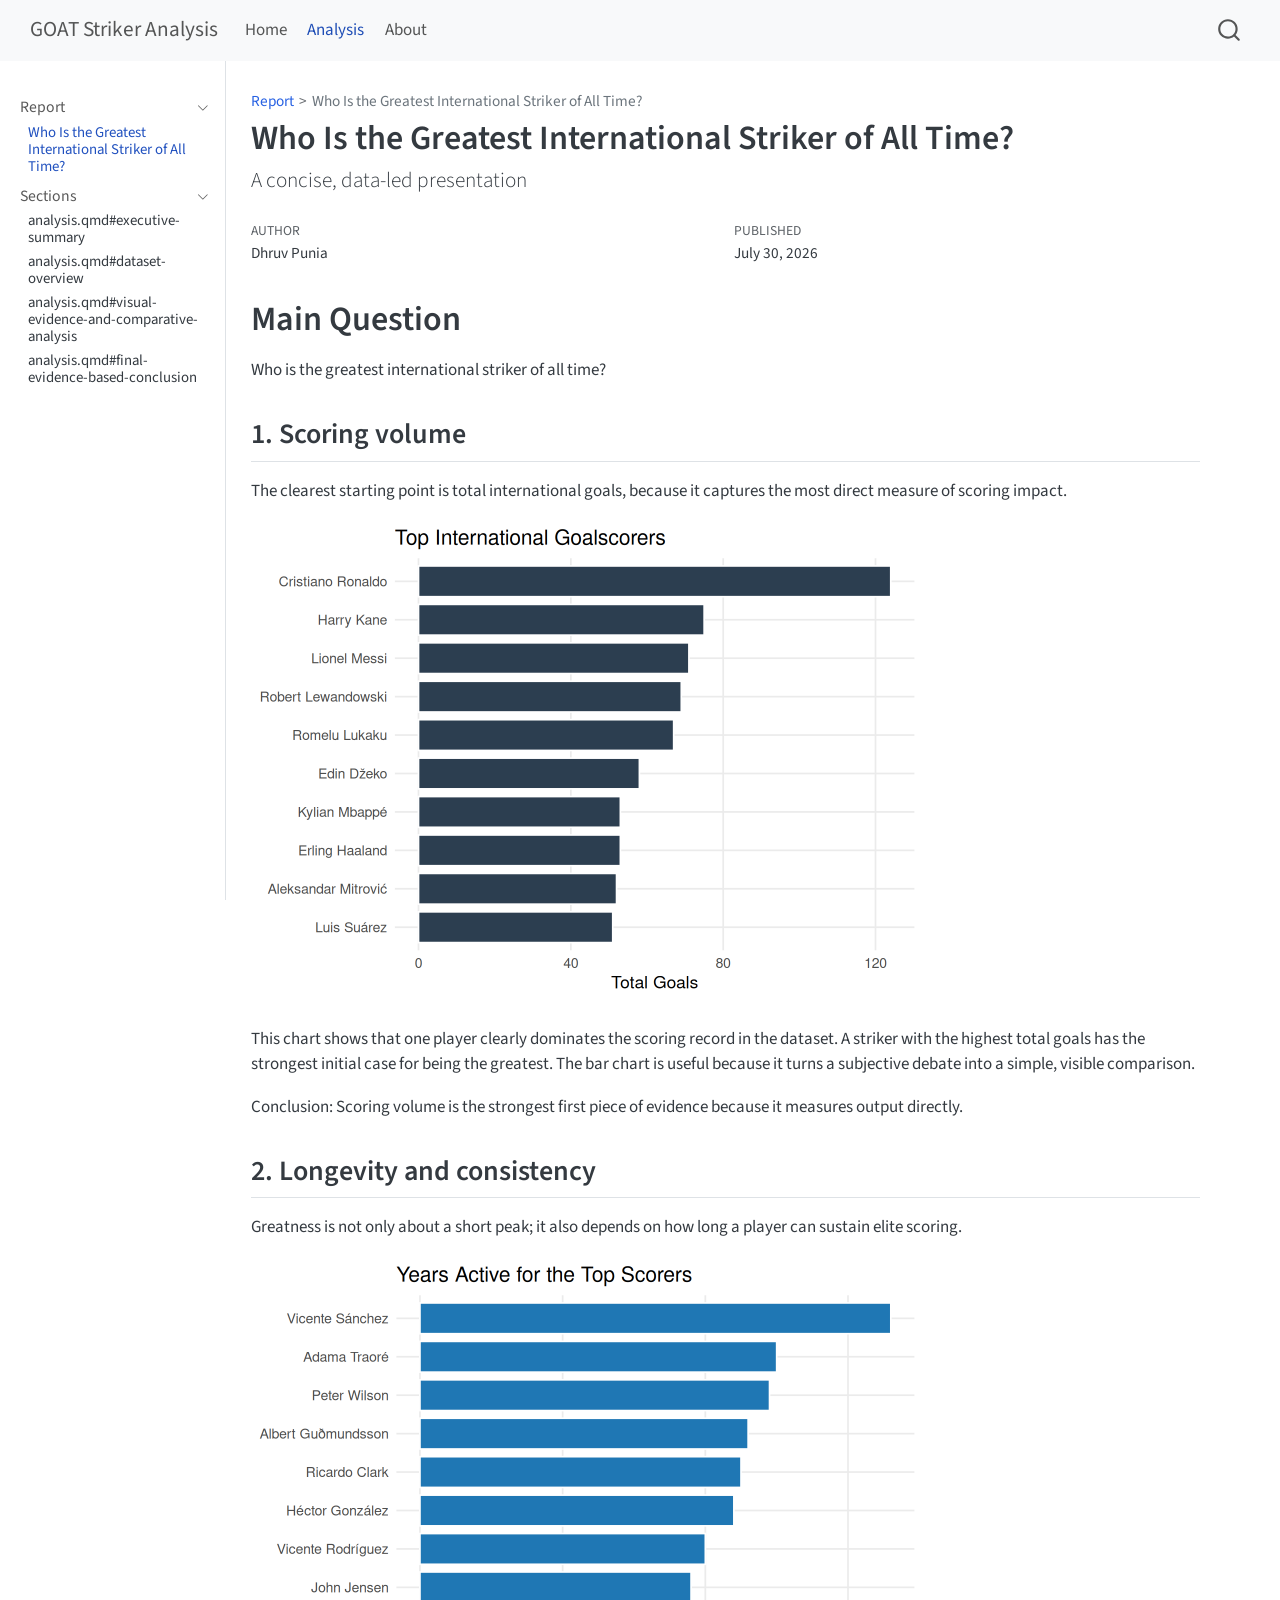
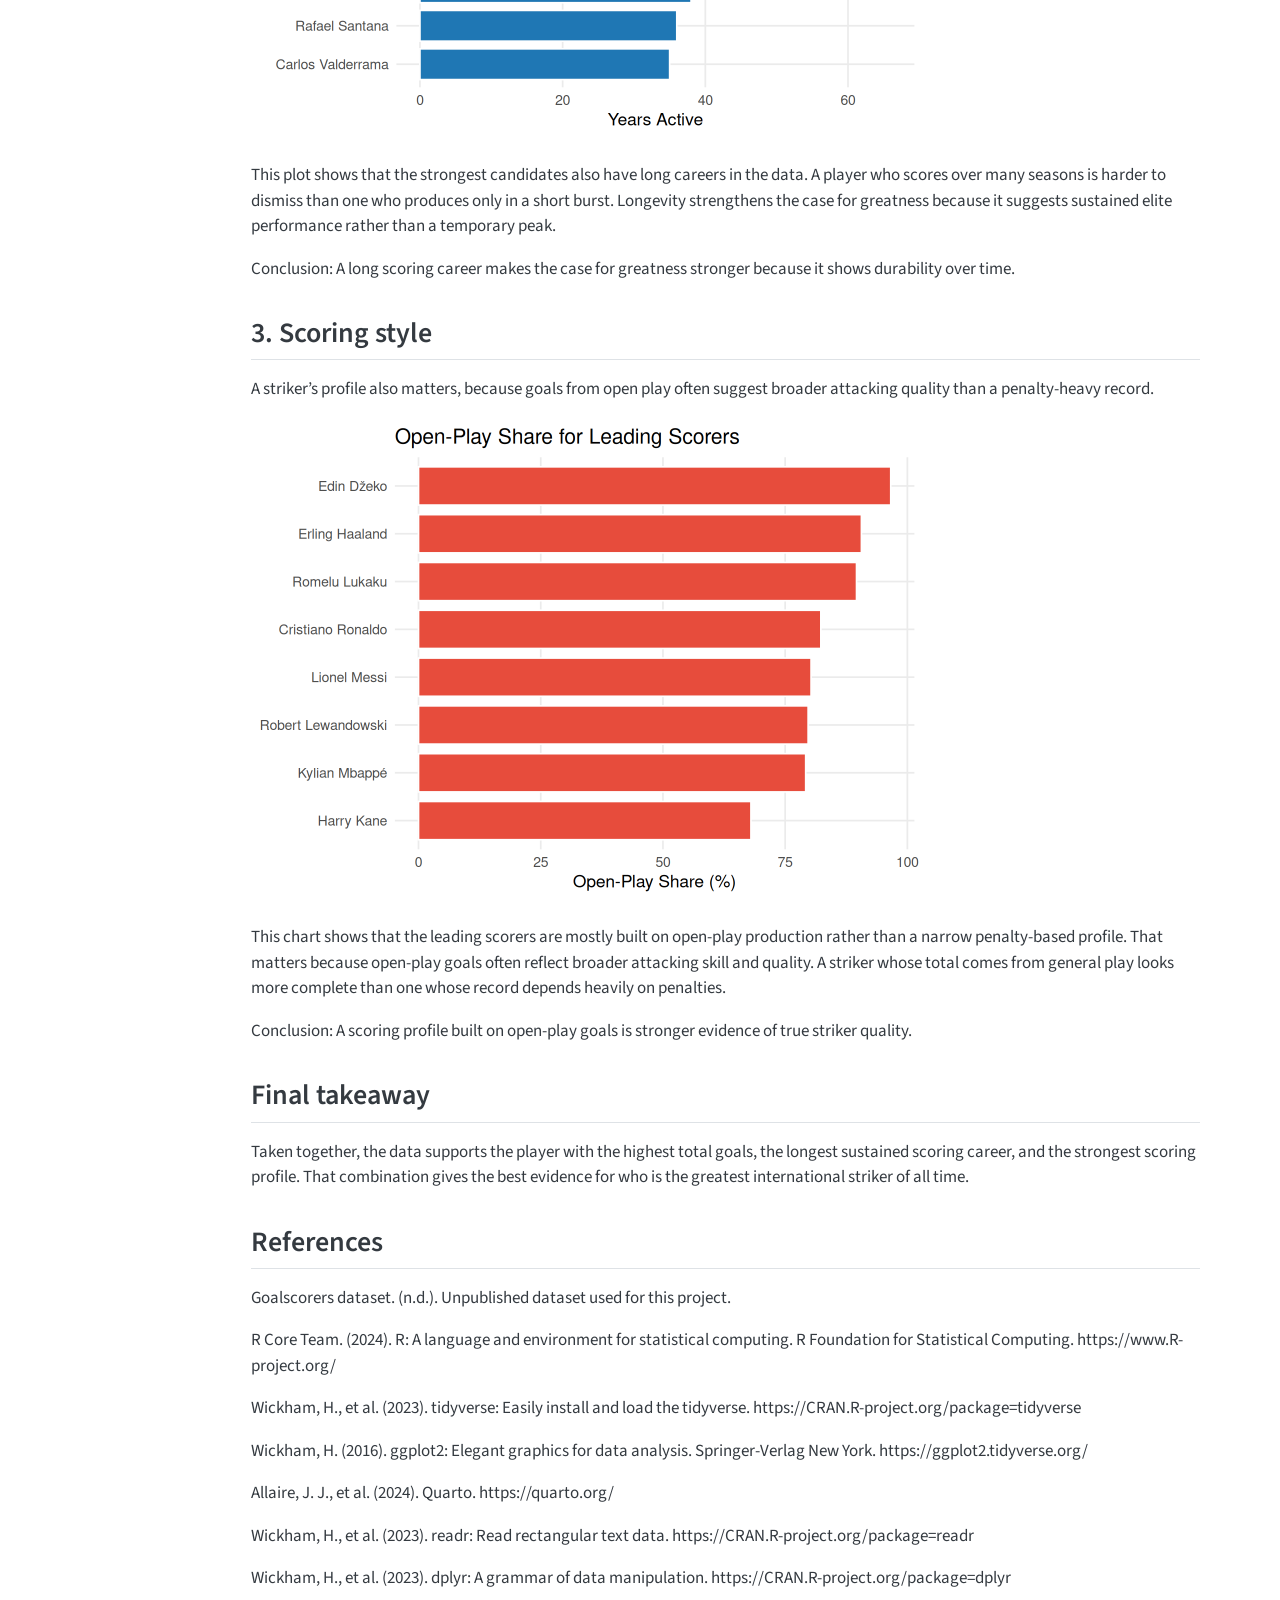
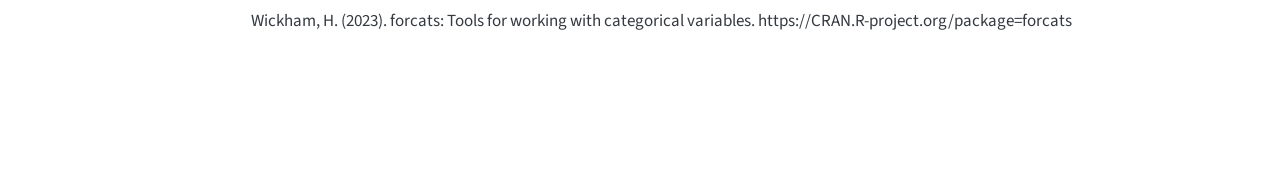
==== docs/index.html @ b7f88a70 "Updating the files and committing the changes to the repository." ====
<html xmlns="http://www.w3.org/1999/xhtml">    
  <head>      
    <title>Redirect to analysis.html</title>      
    <meta http-equiv="refresh" content="0;URL='analysis.html'" />    
  </head>    
  <body> 
  </body>  
</html>
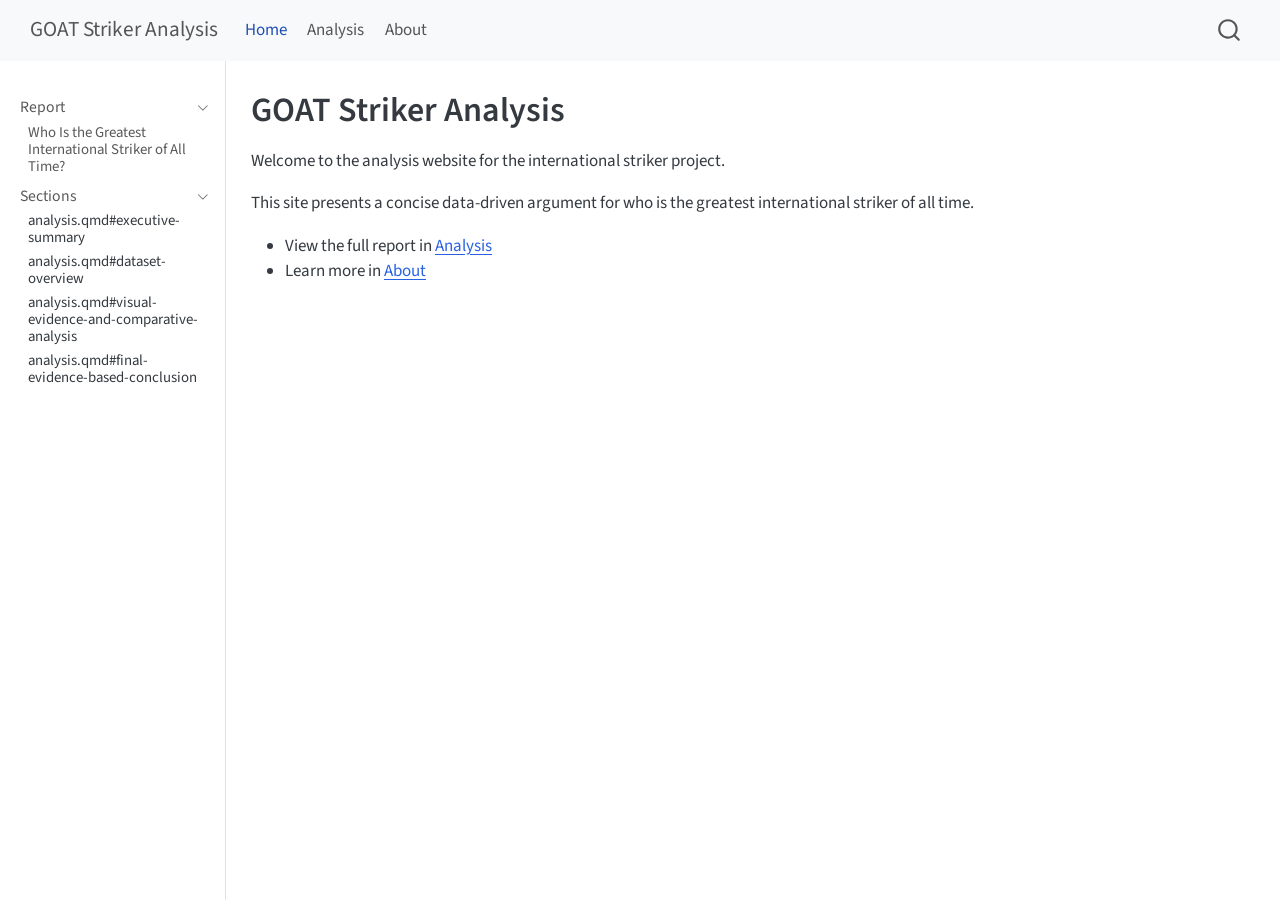
==== commit cff00b37: "Updating the files" ====
--- a/docs/index.html
+++ b/docs/index.html
@@ -1,8 +1,612 @@
-<html xmlns="http://www.w3.org/1999/xhtml">    
-  <head>      
-    <title>Redirect to analysis.html</title>      
-    <meta http-equiv="refresh" content="0;URL='analysis.html'" />    
-  </head>    
-  <body> 
-  </body>  
-</html>     
+<!DOCTYPE html>
+<html xmlns="http://www.w3.org/1999/xhtml" lang="en" xml:lang="en"><head>
+
+<meta charset="utf-8">
+<meta name="generator" content="quarto-1.9.38">
+
+<meta name="viewport" content="width=device-width, initial-scale=1.0, user-scalable=yes">
+
+
+<title>GOAT Striker Analysis</title>
+<style>
+/* Default styles provided by pandoc.
+** See https://pandoc.org/MANUAL.html#variables-for-html for config info.
+*/
+code{white-space: pre-wrap;}
+span.smallcaps{font-variant: small-caps;}
+div.columns{display: flex; gap: min(4vw, 1.5em);}
+div.column{flex: auto; overflow-x: auto;}
+div.hanging-indent{margin-left: 1.5em; text-indent: -1.5em;}
+ul.task-list{list-style: none;}
+ul.task-list li input[type="checkbox"] {
+  width: 0.8em;
+  margin: 0 0.8em 0.2em -1em; /* quarto-specific, see https://github.com/quarto-dev/quarto-cli/issues/4556 */ 
+  vertical-align: middle;
+}
+</style>
+
+
+<script src="site_libs/quarto-nav/quarto-nav.js"></script>
+<script src="site_libs/quarto-nav/headroom.min.js"></script>
+<script src="site_libs/clipboard/clipboard.min.js"></script>
+<script src="site_libs/quarto-search/autocomplete.umd.js"></script>
+<script src="site_libs/quarto-search/fuse.min.js"></script>
+<script src="site_libs/quarto-search/quarto-search.js"></script>
+<meta name="quarto:offset" content="./">
+<script src="site_libs/quarto-html/quarto.js" type="module"></script>
+<script src="site_libs/quarto-html/tabsets/tabsets.js" type="module"></script>
+<script src="site_libs/quarto-html/popper.min.js"></script>
+<script src="site_libs/quarto-html/tippy.umd.min.js"></script>
+<script src="site_libs/quarto-html/anchor.min.js"></script>
+<link href="site_libs/quarto-html/tippy.css" rel="stylesheet">
+<link href="site_libs/quarto-html/quarto-syntax-highlighting-15634bcf2e68342d4ad2dfa704d543f6.css" rel="stylesheet" id="quarto-text-highlighting-styles">
+<script src="site_libs/bootstrap/bootstrap.min.js"></script>
+<link href="site_libs/bootstrap/bootstrap-icons.css" rel="stylesheet">
+<link href="site_libs/bootstrap/bootstrap-1c49ef25152d617399b36c7d2b288fe5.min.css" rel="stylesheet" append-hash="true" id="quarto-bootstrap" data-mode="light">
+<script id="quarto-search-options" type="application/json">{
+  "location": "navbar",
+  "copy-button": false,
+  "collapse-after": 3,
+  "panel-placement": "end",
+  "type": "overlay",
+  "limit": 50,
+  "keyboard-shortcut": [
+    "f",
+    "/",
+    "s"
+  ],
+  "show-item-context": false,
+  "language": {
+    "search-no-results-text": "No results",
+    "search-matching-documents-text": "matching documents",
+    "search-copy-link-title": "Copy link to search",
+    "search-hide-matches-text": "Hide additional matches",
+    "search-more-match-text": "more match in this document",
+    "search-more-matches-text": "more matches in this document",
+    "search-clear-button-title": "Clear",
+    "search-text-placeholder": "",
+    "search-detached-cancel-button-title": "Cancel",
+    "search-submit-button-title": "Submit",
+    "search-label": "Search"
+  }
+}</script>
+
+
+</head>
+
+<body class="nav-sidebar docked nav-fixed fullcontent quarto-light">
+
+<div id="quarto-search-results"></div>
+  <header id="quarto-header" class="headroom fixed-top">
+    <nav class="navbar navbar-expand-lg " data-bs-theme="dark">
+      <div class="navbar-container container-fluid">
+      <div class="navbar-brand-container mx-auto">
+    <a class="navbar-brand" href="./index.html">
+    <span class="navbar-title">GOAT Striker Analysis</span>
+    </a>
+  </div>
+            <div id="quarto-search" class="" title="Search"></div>
+          <button class="navbar-toggler" type="button" data-bs-toggle="collapse" data-bs-target="#navbarCollapse" aria-controls="navbarCollapse" role="menu" aria-expanded="false" aria-label="Toggle navigation" onclick="if (window.quartoToggleHeadroom) { window.quartoToggleHeadroom(); }">
+  <span class="navbar-toggler-icon"></span>
+</button>
+          <div class="collapse navbar-collapse" id="navbarCollapse">
+            <ul class="navbar-nav navbar-nav-scroll me-auto">
+  <li class="nav-item">
+    <a class="nav-link active" href="./index.html" aria-current="page"> 
+<span class="menu-text">Home</span></a>
+  </li>  
+  <li class="nav-item">
+    <a class="nav-link" href="./analysis.html"> 
+<span class="menu-text">Analysis</span></a>
+  </li>  
+  <li class="nav-item">
+    <a class="nav-link" href="./about.html"> 
+<span class="menu-text">About</span></a>
+  </li>  
+</ul>
+          </div> <!-- /navcollapse -->
+            <div class="quarto-navbar-tools">
+</div>
+      </div> <!-- /container-fluid -->
+    </nav>
+  <nav class="quarto-secondary-nav">
+    <div class="container-fluid d-flex">
+      <button type="button" class="quarto-btn-toggle btn" data-bs-toggle="collapse" role="button" data-bs-target=".quarto-sidebar-collapse-item" aria-controls="quarto-sidebar" aria-expanded="false" aria-label="Toggle sidebar navigation" onclick="if (window.quartoToggleHeadroom) { window.quartoToggleHeadroom(); }">
+        <i class="bi bi-layout-text-sidebar-reverse"></i>
+      </button>
+        <nav class="quarto-page-breadcrumbs" aria-label="breadcrumb"><ol class="breadcrumb"><li class="breadcrumb-item">GOAT Striker Analysis</li></ol></nav>
+        <a class="flex-grow-1" role="navigation" data-bs-toggle="collapse" data-bs-target=".quarto-sidebar-collapse-item" aria-controls="quarto-sidebar" aria-expanded="false" aria-label="Toggle sidebar navigation" onclick="if (window.quartoToggleHeadroom) { window.quartoToggleHeadroom(); }">      
+        </a>
+    </div>
+  </nav>
+</header>
+<!-- content -->
+<div id="quarto-content" class="quarto-container page-columns page-rows-contents page-layout-article page-navbar">
+<!-- sidebar -->
+  <nav id="quarto-sidebar" class="sidebar collapse collapse-horizontal quarto-sidebar-collapse-item sidebar-navigation docked overflow-auto">
+    <div class="sidebar-menu-container"> 
+    <ul class="list-unstyled mt-1">
+        <li class="sidebar-item sidebar-item-section">
+      <div class="sidebar-item-container"> 
+            <a class="sidebar-item-text sidebar-link text-start" data-bs-toggle="collapse" data-bs-target="#quarto-sidebar-section-1" role="navigation" aria-expanded="true">
+ <span class="menu-text">Report</span></a>
+          <a class="sidebar-item-toggle text-start" data-bs-toggle="collapse" data-bs-target="#quarto-sidebar-section-1" role="navigation" aria-expanded="true" aria-label="Toggle section">
+            <i class="bi bi-chevron-right ms-2"></i>
+          </a> 
+      </div>
+      <ul id="quarto-sidebar-section-1" class="collapse list-unstyled sidebar-section depth1 show">  
+          <li class="sidebar-item">
+  <div class="sidebar-item-container"> 
+  <a href="./analysis.html" class="sidebar-item-text sidebar-link">
+ <span class="menu-text">Who Is the Greatest International Striker of All Time?</span></a>
+  </div>
+</li>
+      </ul>
+  </li>
+        <li class="sidebar-item sidebar-item-section">
+      <div class="sidebar-item-container"> 
+            <a class="sidebar-item-text sidebar-link text-start" data-bs-toggle="collapse" data-bs-target="#quarto-sidebar-section-2" role="navigation" aria-expanded="true">
+ <span class="menu-text">Sections</span></a>
+          <a class="sidebar-item-toggle text-start" data-bs-toggle="collapse" data-bs-target="#quarto-sidebar-section-2" role="navigation" aria-expanded="true" aria-label="Toggle section">
+            <i class="bi bi-chevron-right ms-2"></i>
+          </a> 
+      </div>
+      <ul id="quarto-sidebar-section-2" class="collapse list-unstyled sidebar-section depth1 show">  
+          <li class="sidebar-item">
+ <span class="menu-text">analysis.qmd#executive-summary</span>
+  </li>
+          <li class="sidebar-item">
+ <span class="menu-text">analysis.qmd#dataset-overview</span>
+  </li>
+          <li class="sidebar-item">
+ <span class="menu-text">analysis.qmd#visual-evidence-and-comparative-analysis</span>
+  </li>
+          <li class="sidebar-item">
+ <span class="menu-text">analysis.qmd#final-evidence-based-conclusion</span>
+  </li>
+      </ul>
+  </li>
+    </ul>
+    </div>
+</nav>
+<div id="quarto-sidebar-glass" class="quarto-sidebar-collapse-item" data-bs-toggle="collapse" data-bs-target=".quarto-sidebar-collapse-item"></div>
+<!-- margin-sidebar -->
+    
+<!-- main -->
+<main class="content" id="quarto-document-content">
+
+<header id="title-block-header" class="quarto-title-block default">
+<div class="quarto-title">
+<h1 class="title">GOAT Striker Analysis</h1>
+</div>
+
+
+
+<div class="quarto-title-meta">
+
+    
+  
+    
+  </div>
+  
+
+
+</header>
+
+
+<p>Welcome to the analysis website for the international striker project.</p>
+<p>This site presents a concise data-driven argument for who is the greatest international striker of all time.</p>
+<ul>
+<li>View the full report in <a href="./analysis.html">Analysis</a></li>
+<li>Learn more in <a href="./about.html">About</a></li>
+</ul>
+
+
+
+</main> <!-- /main -->
+<script id="quarto-html-after-body" type="application/javascript">
+  window.document.addEventListener("DOMContentLoaded", function (event) {
+    const icon = "";
+    const anchorJS = new window.AnchorJS();
+    anchorJS.options = {
+      placement: 'right',
+      icon: icon
+    };
+    anchorJS.add('.anchored');
+    const isCodeAnnotation = (el) => {
+      for (const clz of el.classList) {
+        if (clz.startsWith('code-annotation-')) {                     
+          return true;
+        }
+      }
+      return false;
+    }
+    const onCopySuccess = function(e) {
+      // button target
+      const button = e.trigger;
+      // don't keep focus
+      button.blur();
+      // flash "checked"
+      button.classList.add('code-copy-button-checked');
+      var currentTitle = button.getAttribute("title");
+      button.setAttribute("title", "Copied!");
+      let tooltip;
+      if (window.bootstrap) {
+        button.setAttribute("data-bs-toggle", "tooltip");
+        button.setAttribute("data-bs-placement", "left");
+        button.setAttribute("data-bs-title", "Copied!");
+        tooltip = new bootstrap.Tooltip(button, 
+          { trigger: "manual", 
+            customClass: "code-copy-button-tooltip",
+            offset: [0, -8]});
+        tooltip.show();    
+      }
+      setTimeout(function() {
+        if (tooltip) {
+          tooltip.hide();
+          button.removeAttribute("data-bs-title");
+          button.removeAttribute("data-bs-toggle");
+          button.removeAttribute("data-bs-placement");
+        }
+        button.setAttribute("title", currentTitle);
+        button.classList.remove('code-copy-button-checked');
+      }, 1000);
+      // clear code selection
+      e.clearSelection();
+    }
+    const getTextToCopy = function(trigger) {
+      const outerScaffold = trigger.parentElement.cloneNode(true);
+      const codeEl = outerScaffold.querySelector('code');
+      for (const childEl of codeEl.children) {
+        if (isCodeAnnotation(childEl)) {
+          childEl.remove();
+        }
+      }
+      return codeEl.innerText;
+    }
+    const clipboard = new window.ClipboardJS('.code-copy-button:not([data-in-quarto-modal])', {
+      text: getTextToCopy
+    });
+    clipboard.on('success', onCopySuccess);
+    if (window.document.getElementById('quarto-embedded-source-code-modal')) {
+      const clipboardModal = new window.ClipboardJS('.code-copy-button[data-in-quarto-modal]', {
+        text: getTextToCopy,
+        container: window.document.getElementById('quarto-embedded-source-code-modal')
+      });
+      clipboardModal.on('success', onCopySuccess);
+    }
+      var localhostRegex = new RegExp(/^(?:http|https):\/\/localhost\:?[0-9]*\//);
+      var mailtoRegex = new RegExp(/^mailto:/);
+        var filterRegex = new RegExp('/' + window.location.host + '/');
+      var isInternal = (href) => {
+          return filterRegex.test(href) || localhostRegex.test(href) || mailtoRegex.test(href);
+      }
+      // Inspect non-navigation links and adorn them if external
+     var links = window.document.querySelectorAll('a[href]:not(.nav-link):not(.navbar-brand):not(.toc-action):not(.sidebar-link):not(.sidebar-item-toggle):not(.pagination-link):not(.no-external):not([aria-hidden]):not(.dropdown-item):not(.quarto-navigation-tool):not(.about-link)');
+      for (var i=0; i<links.length; i++) {
+        const link = links[i];
+        if (!isInternal(link.href)) {
+          // undo the damage that might have been done by quarto-nav.js in the case of
+          // links that we want to consider external
+          if (link.dataset.originalHref !== undefined) {
+            link.href = link.dataset.originalHref;
+          }
+        }
+      }
+    function tippyHover(el, contentFn, onTriggerFn, onUntriggerFn) {
+      const config = {
+        allowHTML: true,
+        maxWidth: 500,
+        delay: 100,
+        arrow: false,
+        appendTo: function(el) {
+            return el.parentElement;
+        },
+        interactive: true,
+        interactiveBorder: 10,
+        theme: 'quarto',
+        placement: 'bottom-start',
+      };
+      if (contentFn) {
+        config.content = contentFn;
+      }
+      if (onTriggerFn) {
+        config.onTrigger = onTriggerFn;
+      }
+      if (onUntriggerFn) {
+        config.onUntrigger = onUntriggerFn;
+      }
+      window.tippy(el, config); 
+    }
+    const noterefs = window.document.querySelectorAll('a[role="doc-noteref"]');
+    for (var i=0; i<noterefs.length; i++) {
+      const ref = noterefs[i];
+      tippyHover(ref, function() {
+        // use id or data attribute instead here
+        let href = ref.getAttribute('data-footnote-href') || ref.getAttribute('href');
+        try { href = new URL(href).hash; } catch {}
+        const id = href.replace(/^#\/?/, "");
+        const note = window.document.getElementById(id);
+        if (note) {
+          return note.innerHTML;
+        } else {
+          return "";
+        }
+      });
+    }
+    const xrefs = window.document.querySelectorAll('a.quarto-xref');
+    const processXRef = (id, note) => {
+      // Strip column container classes
+      const stripColumnClz = (el) => {
+        el.classList.remove("page-full", "page-columns");
+        if (el.children) {
+          for (const child of el.children) {
+            stripColumnClz(child);
+          }
+        }
+      }
+      stripColumnClz(note)
+      if (id === null || id.startsWith('sec-')) {
+        // Special case sections, only their first couple elements
+        const container = document.createElement("div");
+        if (note.children && note.children.length > 2) {
+          container.appendChild(note.children[0].cloneNode(true));
+          for (let i = 1; i < note.children.length; i++) {
+            const child = note.children[i];
+            if (child.tagName === "P" && child.innerText === "") {
+              continue;
+            } else {
+              container.appendChild(child.cloneNode(true));
+              break;
+            }
+          }
+          if (window.Quarto?.typesetMath) {
+            window.Quarto.typesetMath(container);
+          }
+          return container.innerHTML
+        } else {
+          if (window.Quarto?.typesetMath) {
+            window.Quarto.typesetMath(note);
+          }
+          return note.innerHTML;
+        }
+      } else {
+        // Remove any anchor links if they are present
+        const anchorLink = note.querySelector('a.anchorjs-link');
+        if (anchorLink) {
+          anchorLink.remove();
+        }
+        if (window.Quarto?.typesetMath) {
+          window.Quarto.typesetMath(note);
+        }
+        if (note.classList.contains("callout")) {
+          return note.outerHTML;
+        } else {
+          return note.innerHTML;
+        }
+      }
+    }
+    for (var i=0; i<xrefs.length; i++) {
+      const xref = xrefs[i];
+      tippyHover(xref, undefined, function(instance) {
+        instance.disable();
+        let url = xref.getAttribute('href');
+        let hash = undefined; 
+        if (url.startsWith('#')) {
+          hash = url;
+        } else {
+          try { hash = new URL(url).hash; } catch {}
+        }
+        if (hash) {
+          const id = hash.replace(/^#\/?/, "");
+          const note = window.document.getElementById(id);
+          if (note !== null) {
+            try {
+              const html = processXRef(id, note.cloneNode(true));
+              instance.setContent(html);
+            } finally {
+              instance.enable();
+              instance.show();
+            }
+          } else {
+            // See if we can fetch this
+            fetch(url.split('#')[0])
+            .then(res => res.text())
+            .then(html => {
+              const parser = new DOMParser();
+              const htmlDoc = parser.parseFromString(html, "text/html");
+              const note = htmlDoc.getElementById(id);
+              if (note !== null) {
+                const html = processXRef(id, note);
+                instance.setContent(html);
+              } 
+            }).finally(() => {
+              instance.enable();
+              instance.show();
+            });
+          }
+        } else {
+          // See if we can fetch a full url (with no hash to target)
+          // This is a special case and we should probably do some content thinning / targeting
+          fetch(url)
+          .then(res => res.text())
+          .then(html => {
+            const parser = new DOMParser();
+            const htmlDoc = parser.parseFromString(html, "text/html");
+            const note = htmlDoc.querySelector('main.content');
+            if (note !== null) {
+              // This should only happen for chapter cross references
+              // (since there is no id in the URL)
+              // remove the first header
+              if (note.children.length > 0 && note.children[0].tagName === "HEADER") {
+                note.children[0].remove();
+              }
+              const html = processXRef(null, note);
+              instance.setContent(html);
+            } 
+          }).finally(() => {
+            instance.enable();
+            instance.show();
+          });
+        }
+      }, function(instance) {
+      });
+    }
+        let selectedAnnoteEl;
+        const selectorForAnnotation = ( cell, annotation) => {
+          let cellAttr = 'data-code-cell="' + cell + '"';
+          let lineAttr = 'data-code-annotation="' +  annotation + '"';
+          const selector = 'span[' + cellAttr + '][' + lineAttr + ']';
+          return selector;
+        }
+        const selectCodeLines = (annoteEl) => {
+          const doc = window.document;
+          const targetCell = annoteEl.getAttribute("data-target-cell");
+          const targetAnnotation = annoteEl.getAttribute("data-target-annotation");
+          const annoteSpan = window.document.querySelector(selectorForAnnotation(targetCell, targetAnnotation));
+          const lines = annoteSpan.getAttribute("data-code-lines").split(",");
+          const lineIds = lines.map((line) => {
+            return targetCell + "-" + line;
+          })
+          let top = null;
+          let height = null;
+          let parent = null;
+          if (lineIds.length > 0) {
+              //compute the position of the single el (top and bottom and make a div)
+              const el = window.document.getElementById(lineIds[0]);
+              top = el.offsetTop;
+              height = el.offsetHeight;
+              parent = el.parentElement.parentElement;
+            if (lineIds.length > 1) {
+              const lastEl = window.document.getElementById(lineIds[lineIds.length - 1]);
+              const bottom = lastEl.offsetTop + lastEl.offsetHeight;
+              height = bottom - top;
+            }
+            if (top !== null && height !== null && parent !== null) {
+              // cook up a div (if necessary) and position it 
+              let div = window.document.getElementById("code-annotation-line-highlight");
+              if (div === null) {
+                div = window.document.createElement("div");
+                div.setAttribute("id", "code-annotation-line-highlight");
+                div.style.position = 'absolute';
+                parent.appendChild(div);
+              }
+              div.style.top = top - 2 + "px";
+              div.style.height = height + 4 + "px";
+              div.style.left = 0;
+              let gutterDiv = window.document.getElementById("code-annotation-line-highlight-gutter");
+              if (gutterDiv === null) {
+                gutterDiv = window.document.createElement("div");
+                gutterDiv.setAttribute("id", "code-annotation-line-highlight-gutter");
+                gutterDiv.style.position = 'absolute';
+                const codeCell = window.document.getElementById(targetCell);
+                const gutter = codeCell.querySelector('.code-annotation-gutter');
+                gutter.appendChild(gutterDiv);
+              }
+              gutterDiv.style.top = top - 2 + "px";
+              gutterDiv.style.height = height + 4 + "px";
+            }
+            selectedAnnoteEl = annoteEl;
+          }
+        };
+        const unselectCodeLines = () => {
+          const elementsIds = ["code-annotation-line-highlight", "code-annotation-line-highlight-gutter"];
+          elementsIds.forEach((elId) => {
+            const div = window.document.getElementById(elId);
+            if (div) {
+              div.remove();
+            }
+          });
+          selectedAnnoteEl = undefined;
+        };
+          // Handle positioning of the toggle
+      window.addEventListener(
+        "resize",
+        throttle(() => {
+          elRect = undefined;
+          if (selectedAnnoteEl) {
+            selectCodeLines(selectedAnnoteEl);
+          }
+        }, 10)
+      );
+      function throttle(fn, ms) {
+      let throttle = false;
+      let timer;
+        return (...args) => {
+          if(!throttle) { // first call gets through
+              fn.apply(this, args);
+              throttle = true;
+          } else { // all the others get throttled
+              if(timer) clearTimeout(timer); // cancel #2
+              timer = setTimeout(() => {
+                fn.apply(this, args);
+                timer = throttle = false;
+              }, ms);
+          }
+        };
+      }
+        // Attach click handler to the DT
+        const annoteDls = window.document.querySelectorAll('dt[data-target-cell]');
+        for (const annoteDlNode of annoteDls) {
+          annoteDlNode.addEventListener('click', (event) => {
+            const clickedEl = event.target;
+            if (clickedEl !== selectedAnnoteEl) {
+              unselectCodeLines();
+              const activeEl = window.document.querySelector('dt[data-target-cell].code-annotation-active');
+              if (activeEl) {
+                activeEl.classList.remove('code-annotation-active');
+              }
+              selectCodeLines(clickedEl);
+              clickedEl.classList.add('code-annotation-active');
+            } else {
+              // Unselect the line
+              unselectCodeLines();
+              clickedEl.classList.remove('code-annotation-active');
+            }
+          });
+        }
+    const findCites = (el) => {
+      const parentEl = el.parentElement;
+      if (parentEl) {
+        const cites = parentEl.dataset.cites;
+        if (cites) {
+          return {
+            el,
+            cites: cites.split(' ')
+          };
+        } else {
+          return findCites(el.parentElement)
+        }
+      } else {
+        return undefined;
+      }
+    };
+    var bibliorefs = window.document.querySelectorAll('a[role="doc-biblioref"]');
+    for (var i=0; i<bibliorefs.length; i++) {
+      const ref = bibliorefs[i];
+      const citeInfo = findCites(ref);
+      if (citeInfo) {
+        tippyHover(citeInfo.el, function() {
+          var popup = window.document.createElement('div');
+          citeInfo.cites.forEach(function(cite) {
+            var citeDiv = window.document.createElement('div');
+            citeDiv.classList.add('hanging-indent');
+            citeDiv.classList.add('csl-entry');
+            var biblioDiv = window.document.getElementById('ref-' + cite);
+            if (biblioDiv) {
+              citeDiv.innerHTML = biblioDiv.innerHTML;
+            }
+            popup.appendChild(citeDiv);
+          });
+          return popup.innerHTML;
+        });
+      }
+    }
+  });
+  </script>
+</div> <!-- /content -->
+
+
+
+
+</body></html>
--- a/docs/site_libs/quarto-html/tippy.css
+++ b/docs/site_libs/quarto-html/tippy.css
@@ -0,0 +1 @@
+.tippy-box[data-animation=fade][data-state=hidden]{opacity:0}[data-tippy-root]{max-width:calc(100vw - 10px)}.tippy-box{position:relative;background-color:#333;color:#fff;border-radius:4px;font-size:14px;line-height:1.4;white-space:normal;outline:0;transition-property:transform,visibility,opacity}.tippy-box[data-placement^=top]>.tippy-arrow{bottom:0}.tippy-box[data-placement^=top]>.tippy-arrow:before{bottom:-7px;left:0;border-width:8px 8px 0;border-top-color:initial;transform-origin:center top}.tippy-box[data-placement^=bottom]>.tippy-arrow{top:0}.tippy-box[data-placement^=bottom]>.tippy-arrow:before{top:-7px;left:0;border-width:0 8px 8px;border-bottom-color:initial;transform-origin:center bottom}.tippy-box[data-placement^=left]>.tippy-arrow{right:0}.tippy-box[data-placement^=left]>.tippy-arrow:before{border-width:8px 0 8px 8px;border-left-color:initial;right:-7px;transform-origin:center left}.tippy-box[data-placement^=right]>.tippy-arrow{left:0}.tippy-box[data-placement^=right]>.tippy-arrow:before{left:-7px;border-width:8px 8px 8px 0;border-right-color:initial;transform-origin:center right}.tippy-box[data-inertia][data-state=visible]{transition-timing-function:cubic-bezier(.54,1.5,.38,1.11)}.tippy-arrow{width:16px;height:16px;color:#333}.tippy-arrow:before{content:"";position:absolute;border-color:transparent;border-style:solid}.tippy-content{position:relative;padding:5px 9px;z-index:1}
--- a/docs/site_libs/quarto-html/quarto-syntax-highlighting-15634bcf2e68342d4ad2dfa704d543f6.css
+++ b/docs/site_libs/quarto-html/quarto-syntax-highlighting-15634bcf2e68342d4ad2dfa704d543f6.css
@@ -0,0 +1,236 @@
+/* quarto syntax highlight colors */
+:root {
+  --quarto-hl-ot-color: #003B4F;
+  --quarto-hl-at-color: #657422;
+  --quarto-hl-ss-color: #20794D;
+  --quarto-hl-an-color: #5E5E5E;
+  --quarto-hl-fu-color: #4758AB;
+  --quarto-hl-st-color: #20794D;
+  --quarto-hl-cf-color: #003B4F;
+  --quarto-hl-op-color: #5E5E5E;
+  --quarto-hl-er-color: #AD0000;
+  --quarto-hl-bn-color: #AD0000;
+  --quarto-hl-al-color: #AD0000;
+  --quarto-hl-va-color: #111111;
+  --quarto-hl-bu-color: inherit;
+  --quarto-hl-ex-color: inherit;
+  --quarto-hl-pp-color: #AD0000;
+  --quarto-hl-in-color: #5E5E5E;
+  --quarto-hl-vs-color: #20794D;
+  --quarto-hl-wa-color: #5E5E5E;
+  --quarto-hl-do-color: #5E5E5E;
+  --quarto-hl-im-color: #00769E;
+  --quarto-hl-ch-color: #20794D;
+  --quarto-hl-dt-color: #AD0000;
+  --quarto-hl-fl-color: #AD0000;
+  --quarto-hl-co-color: #5E5E5E;
+  --quarto-hl-cv-color: #5E5E5E;
+  --quarto-hl-cn-color: #8f5902;
+  --quarto-hl-sc-color: #5E5E5E;
+  --quarto-hl-dv-color: #AD0000;
+  --quarto-hl-kw-color: #003B4F;
+}
+
+/* other quarto variables */
+:root {
+  --quarto-font-monospace: SFMono-Regular, Menlo, Monaco, Consolas, "Liberation Mono", "Courier New", monospace;
+}
+
+/* syntax highlight based on Pandoc's rules */
+pre > code.sourceCode > span {
+  color: #003B4F;
+}
+
+code.sourceCode > span {
+  color: #003B4F;
+}
+
+div.sourceCode,
+div.sourceCode pre.sourceCode {
+  color: #003B4F;
+}
+
+/* Normal */
+code span {
+  color: #003B4F;
+}
+
+/* Alert */
+code span.al {
+  color: #AD0000;
+  font-style: inherit;
+}
+
+/* Annotation */
+code span.an {
+  color: #5E5E5E;
+  font-style: inherit;
+}
+
+/* Attribute */
+code span.at {
+  color: #657422;
+  font-style: inherit;
+}
+
+/* BaseN */
+code span.bn {
+  color: #AD0000;
+  font-style: inherit;
+}
+
+/* BuiltIn */
+code span.bu {
+  font-style: inherit;
+}
+
+/* ControlFlow */
+code span.cf {
+  color: #003B4F;
+  font-weight: bold;
+  font-style: inherit;
+}
+
+/* Char */
+code span.ch {
+  color: #20794D;
+  font-style: inherit;
+}
+
+/* Constant */
+code span.cn {
+  color: #8f5902;
+  font-style: inherit;
+}
+
+/* Comment */
+code span.co {
+  color: #5E5E5E;
+  font-style: inherit;
+}
+
+/* CommentVar */
+code span.cv {
+  color: #5E5E5E;
+  font-style: italic;
+}
+
+/* Documentation */
+code span.do {
+  color: #5E5E5E;
+  font-style: italic;
+}
+
+/* DataType */
+code span.dt {
+  color: #AD0000;
+  font-style: inherit;
+}
+
+/* DecVal */
+code span.dv {
+  color: #AD0000;
+  font-style: inherit;
+}
+
+/* Error */
+code span.er {
+  color: #AD0000;
+  font-style: inherit;
+}
+
+/* Extension */
+code span.ex {
+  font-style: inherit;
+}
+
+/* Float */
+code span.fl {
+  color: #AD0000;
+  font-style: inherit;
+}
+
+/* Function */
+code span.fu {
+  color: #4758AB;
+  font-style: inherit;
+}
+
+/* Import */
+code span.im {
+  color: #00769E;
+  font-style: inherit;
+}
+
+/* Information */
+code span.in {
+  color: #5E5E5E;
+  font-style: inherit;
+}
+
+/* Keyword */
+code span.kw {
+  color: #003B4F;
+  font-weight: bold;
+  font-style: inherit;
+}
+
+/* Operator */
+code span.op {
+  color: #5E5E5E;
+  font-style: inherit;
+}
+
+/* Other */
+code span.ot {
+  color: #003B4F;
+  font-style: inherit;
+}
+
+/* Preprocessor */
+code span.pp {
+  color: #AD0000;
+  font-style: inherit;
+}
+
+/* SpecialChar */
+code span.sc {
+  color: #5E5E5E;
+  font-style: inherit;
+}
+
+/* SpecialString */
+code span.ss {
+  color: #20794D;
+  font-style: inherit;
+}
+
+/* String */
+code span.st {
+  color: #20794D;
+  font-style: inherit;
+}
+
+/* Variable */
+code span.va {
+  color: #111111;
+  font-style: inherit;
+}
+
+/* VerbatimString */
+code span.vs {
+  color: #20794D;
+  font-style: inherit;
+}
+
+/* Warning */
+code span.wa {
+  color: #5E5E5E;
+  font-style: italic;
+}
+
+.prevent-inlining {
+  content: "</";
+}
+
+/*# sourceMappingURL=f23921c56f73e400b49028c9186a1aa0.css.map */
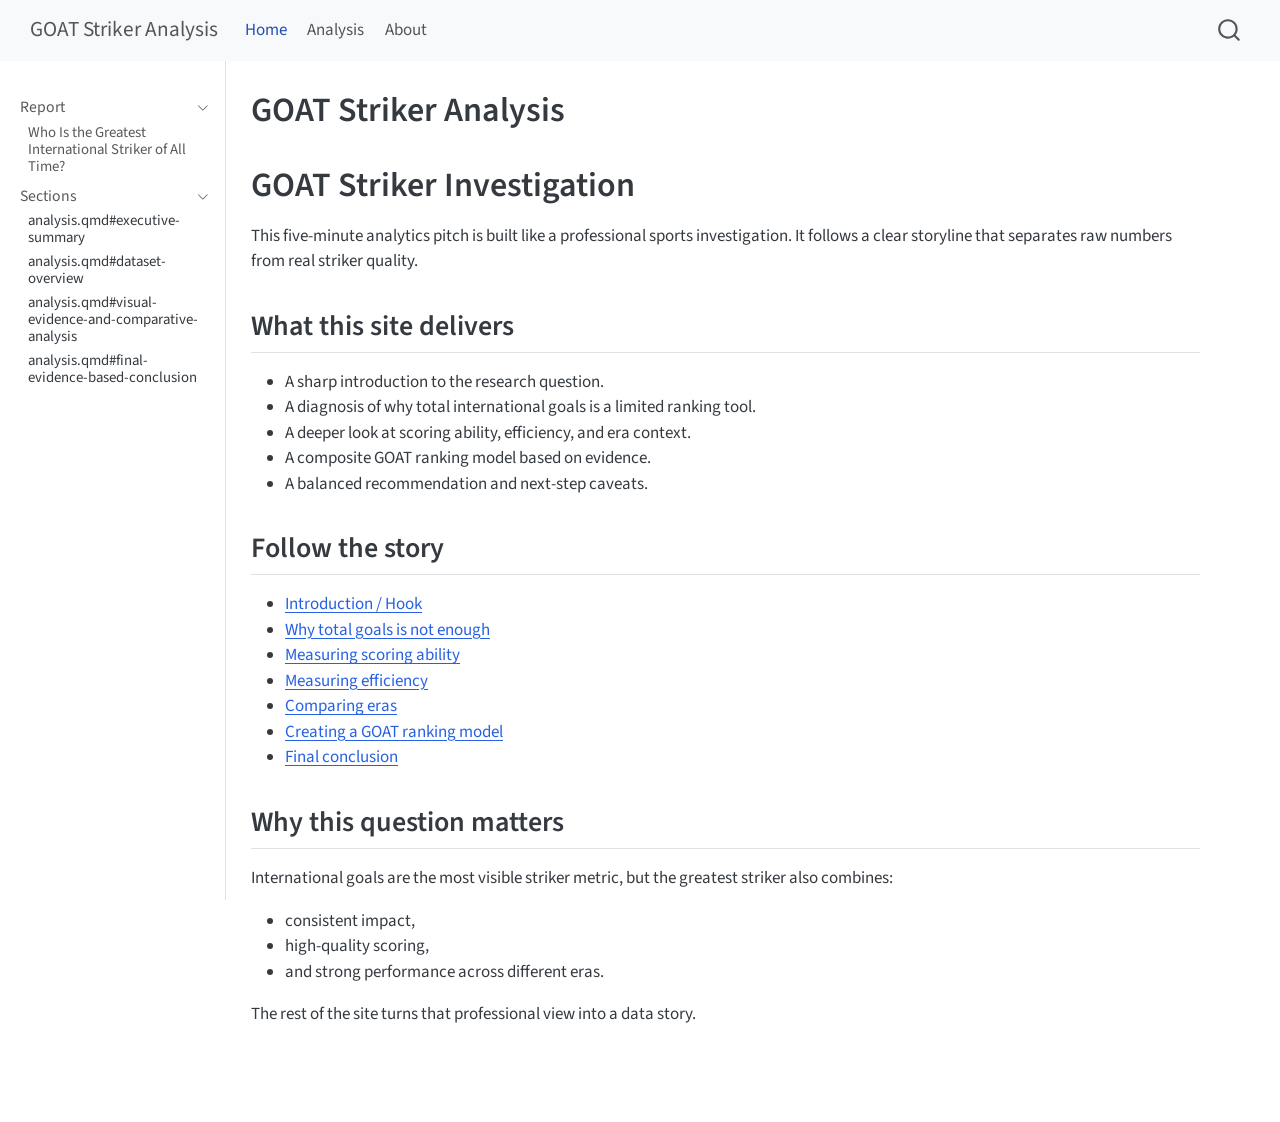
==== commit dd72c4c1: "Adding more information and refining the narrative for better clarity and impact." ====
--- a/docs/index.html
+++ b/docs/index.html
@@ -194,14 +194,44 @@
 </header>
 
 
-<p>Welcome to the analysis website for the international striker project.</p>
-<p>This site presents a concise data-driven argument for who is the greatest international striker of all time.</p>
+<section id="goat-striker-investigation" class="level1">
+<h1>GOAT Striker Investigation</h1>
+<p>This five-minute analytics pitch is built like a professional sports investigation. It follows a clear storyline that separates raw numbers from real striker quality.</p>
+<section id="what-this-site-delivers" class="level2">
+<h2 class="anchored" data-anchor-id="what-this-site-delivers">What this site delivers</h2>
 <ul>
-<li>View the full report in <a href="./analysis.html">Analysis</a></li>
-<li>Learn more in <a href="./about.html">About</a></li>
+<li>A sharp introduction to the research question.</li>
+<li>A diagnosis of why total international goals is a limited ranking tool.</li>
+<li>A deeper look at scoring ability, efficiency, and era context.</li>
+<li>A composite GOAT ranking model based on evidence.</li>
+<li>A balanced recommendation and next-step caveats.</li>
 </ul>
-
-
+</section>
+<section id="follow-the-story" class="level2">
+<h2 class="anchored" data-anchor-id="follow-the-story">Follow the story</h2>
+<ul>
+<li><a href="./analysis.html#introduction-hook">Introduction / Hook</a></li>
+<li><a href="./analysis.html#why-total-goals-is-not-enough">Why total goals is not enough</a></li>
+<li><a href="./analysis.html#measuring-scoring-ability">Measuring scoring ability</a></li>
+<li><a href="./analysis.html#measuring-efficiency">Measuring efficiency</a></li>
+<li><a href="./analysis.html#comparing-eras">Comparing eras</a></li>
+<li><a href="./analysis.html#creating-a-goat-ranking-model">Creating a GOAT ranking model</a></li>
+<li><a href="./analysis.html#final-conclusion">Final conclusion</a></li>
+</ul>
+</section>
+<section id="why-this-question-matters" class="level2">
+<h2 class="anchored" data-anchor-id="why-this-question-matters">Why this question matters</h2>
+<p>International goals are the most visible striker metric, but the greatest striker also combines:</p>
+<ul>
+<li>consistent impact,</li>
+<li>high-quality scoring,</li>
+<li>and strong performance across different eras.</li>
+</ul>
+<p>The rest of the site turns that professional view into a data story.</p>
+
+
+</section>
+</section>
 
 </main> <!-- /main -->
 <script id="quarto-html-after-body" type="application/javascript">
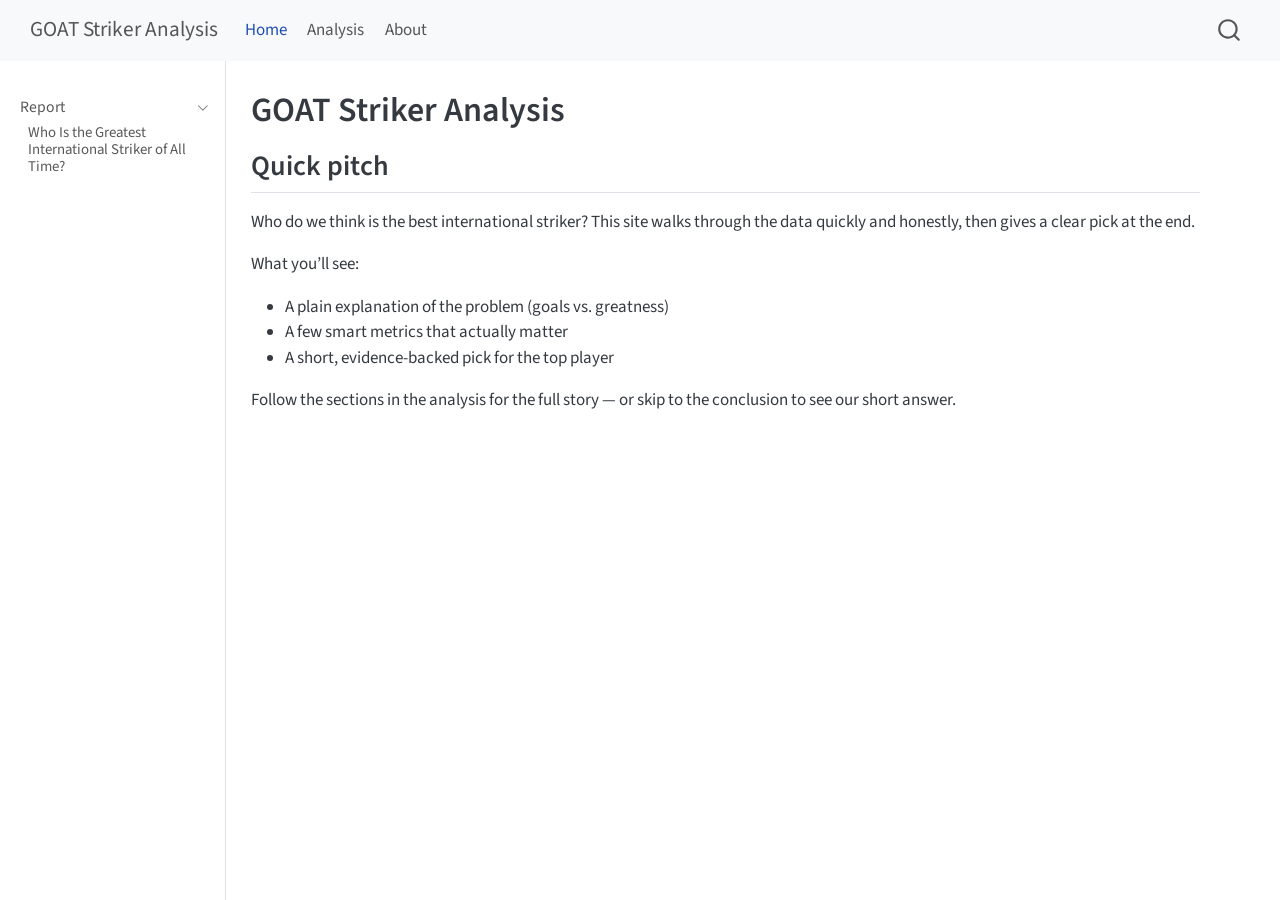
==== commit 8a80b932: "Updating the files for needed project." ====
--- a/docs/index.html
+++ b/docs/index.html
@@ -143,29 +143,6 @@
 </li>
       </ul>
   </li>
-        <li class="sidebar-item sidebar-item-section">
-      <div class="sidebar-item-container"> 
-            <a class="sidebar-item-text sidebar-link text-start" data-bs-toggle="collapse" data-bs-target="#quarto-sidebar-section-2" role="navigation" aria-expanded="true">
- <span class="menu-text">Sections</span></a>
-          <a class="sidebar-item-toggle text-start" data-bs-toggle="collapse" data-bs-target="#quarto-sidebar-section-2" role="navigation" aria-expanded="true" aria-label="Toggle section">
-            <i class="bi bi-chevron-right ms-2"></i>
-          </a> 
-      </div>
-      <ul id="quarto-sidebar-section-2" class="collapse list-unstyled sidebar-section depth1 show">  
-          <li class="sidebar-item">
- <span class="menu-text">analysis.qmd#executive-summary</span>
-  </li>
-          <li class="sidebar-item">
- <span class="menu-text">analysis.qmd#dataset-overview</span>
-  </li>
-          <li class="sidebar-item">
- <span class="menu-text">analysis.qmd#visual-evidence-and-comparative-analysis</span>
-  </li>
-          <li class="sidebar-item">
- <span class="menu-text">analysis.qmd#final-evidence-based-conclusion</span>
-  </li>
-      </ul>
-  </li>
     </ul>
     </div>
 </nav>
@@ -194,43 +171,18 @@
 </header>
 
 
-<section id="goat-striker-investigation" class="level1">
-<h1>GOAT Striker Investigation</h1>
-<p>This five-minute analytics pitch is built like a professional sports investigation. It follows a clear storyline that separates raw numbers from real striker quality.</p>
-<section id="what-this-site-delivers" class="level2">
-<h2 class="anchored" data-anchor-id="what-this-site-delivers">What this site delivers</h2>
+<section id="quick-pitch" class="level2">
+<h2 class="anchored" data-anchor-id="quick-pitch">Quick pitch</h2>
+<p>Who do we think is the best international striker? This site walks through the data quickly and honestly, then gives a clear pick at the end.</p>
+<p>What you’ll see:</p>
 <ul>
-<li>A sharp introduction to the research question.</li>
-<li>A diagnosis of why total international goals is a limited ranking tool.</li>
-<li>A deeper look at scoring ability, efficiency, and era context.</li>
-<li>A composite GOAT ranking model based on evidence.</li>
-<li>A balanced recommendation and next-step caveats.</li>
+<li>A plain explanation of the problem (goals vs.&nbsp;greatness)</li>
+<li>A few smart metrics that actually matter</li>
+<li>A short, evidence-backed pick for the top player</li>
 </ul>
-</section>
-<section id="follow-the-story" class="level2">
-<h2 class="anchored" data-anchor-id="follow-the-story">Follow the story</h2>
-<ul>
-<li><a href="./analysis.html#introduction-hook">Introduction / Hook</a></li>
-<li><a href="./analysis.html#why-total-goals-is-not-enough">Why total goals is not enough</a></li>
-<li><a href="./analysis.html#measuring-scoring-ability">Measuring scoring ability</a></li>
-<li><a href="./analysis.html#measuring-efficiency">Measuring efficiency</a></li>
-<li><a href="./analysis.html#comparing-eras">Comparing eras</a></li>
-<li><a href="./analysis.html#creating-a-goat-ranking-model">Creating a GOAT ranking model</a></li>
-<li><a href="./analysis.html#final-conclusion">Final conclusion</a></li>
-</ul>
-</section>
-<section id="why-this-question-matters" class="level2">
-<h2 class="anchored" data-anchor-id="why-this-question-matters">Why this question matters</h2>
-<p>International goals are the most visible striker metric, but the greatest striker also combines:</p>
-<ul>
-<li>consistent impact,</li>
-<li>high-quality scoring,</li>
-<li>and strong performance across different eras.</li>
-</ul>
-<p>The rest of the site turns that professional view into a data story.</p>
-
-
-</section>
+<p>Follow the sections in the analysis for the full story — or skip to the conclusion to see our short answer.</p>
+
+
 </section>
 
 </main> <!-- /main -->
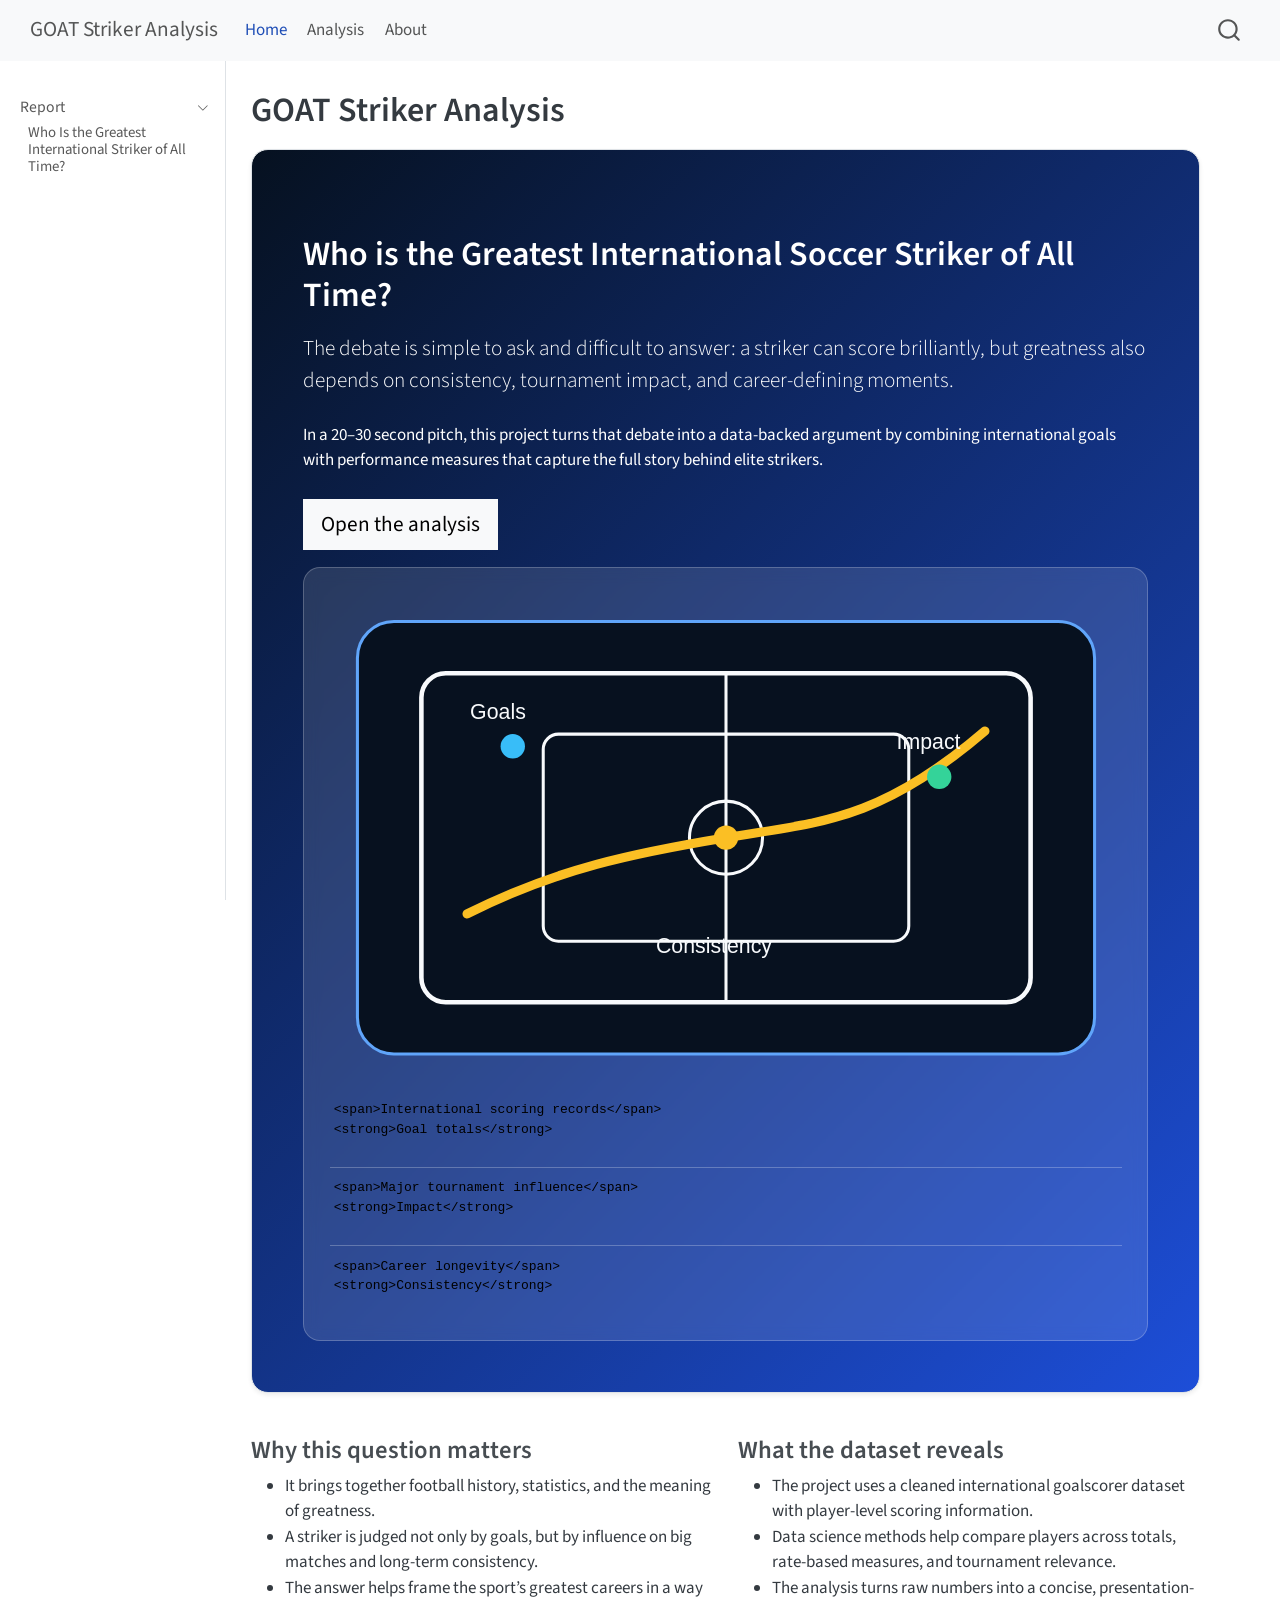
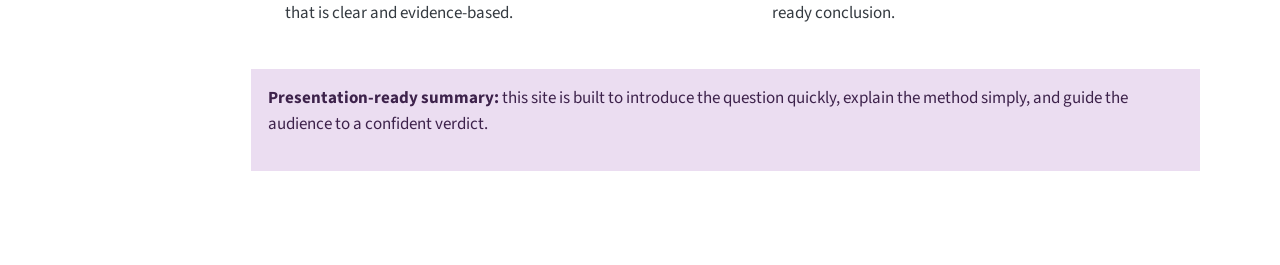
==== commit fd0d2d79: "updating the files" ====
--- a/docs/index.html
+++ b/docs/index.html
@@ -171,19 +171,64 @@
 </header>
 
 
-<section id="quick-pitch" class="level2">
-<h2 class="anchored" data-anchor-id="quick-pitch">Quick pitch</h2>
-<p>Who do we think is the best international striker? This site walks through the data quickly and honestly, then gives a clear pick at the end.</p>
-<p>What you’ll see:</p>
+<div class="hero p-4 p-md-5 rounded-4 border shadow-sm" style="background: linear-gradient(135deg, #061120 0%, #1d4ed8 100%); color: white;">
+<div class="row align-items-center g-4">
+<section id="who-is-the-greatest-international-soccer-striker-of-all-time" class="level1 col-lg-7">
+<h1>Who is the Greatest International Soccer Striker of All Time?</h1>
+<p class="lead mb-4">
+The debate is simple to ask and difficult to answer: a striker can score brilliantly, but greatness also depends on consistency, tournament impact, and career-defining moments.
+</p>
+<p class="mb-4">
+In a 20–30 second pitch, this project turns that debate into a data-backed argument by combining international goals with performance measures that capture the full story behind elite strikers.
+</p>
+<p><a href="./analysis.html" class="btn btn-light btn-lg">Open the analysis</a></p>
+</section>
+<div class="col-lg-5">
+<div class="rounded-4 p-3 p-md-4" style="background: rgba(255,255,255,0.12); border: 1px solid rgba(255,255,255,0.22); backdrop-filter: blur(8px);">
+<svg viewbox="0 0 520 320" class="w-100" xmlns="http://www.w3.org/2000/svg" aria-label="Soccer field infographic showing the dimensions of striker evaluation">
+<rect x="18" y="18" width="484" height="284" rx="24" fill="#07111f" stroke="#60a5fa" stroke-width="2"></rect> <rect x="60" y="52" width="400" height="216" rx="16" fill="none" stroke="#f8fafc" stroke-width="3"></rect> <rect x="140" y="92" width="240" height="136" rx="10" fill="none" stroke="#f8fafc" stroke-width="2"></rect> <line x1="260" y1="52" x2="260" y2="268" stroke="#f8fafc" stroke-width="2"></line> <circle cx="260" cy="160" r="24" fill="none" stroke="#f8fafc" stroke-width="2"></circle> <path d="M90 210 C150 180, 200 170, 260 160 S360 150, 430 90" stroke="#fbbf24" stroke-width="6" fill="none" stroke-linecap="round"></path> <circle cx="260" cy="160" r="8" fill="#fbbf24"></circle> <circle cx="120" cy="100" r="8" fill="#38bdf8"></circle> <circle cx="400" cy="120" r="8" fill="#34d399"></circle> <text x="92" y="82" fill="#f8fafc" font-size="14" font-family="Arial, sans-serif">Goals</text> <text x="372" y="102" fill="#f8fafc" font-size="14" font-family="Arial, sans-serif">Impact</text> <text x="214" y="236" fill="#f8fafc" font-size="14" font-family="Arial, sans-serif">Consistency</text>
+</svg>
+<div class="mt-3 small">
+<div class="d-flex justify-content-between border-bottom border-white border-opacity-25 pb-2 mb-2">
+<pre><code>&lt;span&gt;International scoring records&lt;/span&gt;
+&lt;strong&gt;Goal totals&lt;/strong&gt;</code></pre>
+</div>
+<div class="d-flex justify-content-between border-bottom border-white border-opacity-25 pb-2 mb-2">
+<pre><code>&lt;span&gt;Major tournament influence&lt;/span&gt;
+&lt;strong&gt;Impact&lt;/strong&gt;</code></pre>
+</div>
+<div class="d-flex justify-content-between">
+<pre><code>&lt;span&gt;Career longevity&lt;/span&gt;
+&lt;strong&gt;Consistency&lt;/strong&gt;</code></pre>
+</div>
+</div>
+</div>
+</div>
+</div>
+</div>
+<div class="grid g-4 mt-3">
+<section id="why-this-question-matters" class="level3 g-col-12 g-col-md-6">
+<h3 class="anchored" data-anchor-id="why-this-question-matters">Why this question matters</h3>
 <ul>
-<li>A plain explanation of the problem (goals vs.&nbsp;greatness)</li>
-<li>A few smart metrics that actually matter</li>
-<li>A short, evidence-backed pick for the top player</li>
+<li>It brings together football history, statistics, and the meaning of greatness.</li>
+<li>A striker is judged not only by goals, but by influence on big matches and long-term consistency.</li>
+<li>The answer helps frame the sport’s greatest careers in a way that is clear and evidence-based.</li>
 </ul>
-<p>Follow the sections in the analysis for the full story — or skip to the conclusion to see our short answer.</p>
-
-
 </section>
+<section id="what-the-dataset-reveals" class="level3 g-col-12 g-col-md-6">
+<h3 class="anchored" data-anchor-id="what-the-dataset-reveals">What the dataset reveals</h3>
+<ul>
+<li>The project uses a cleaned international goalscorer dataset with player-level scoring information.</li>
+<li>Data science methods help compare players across totals, rate-based measures, and tournament relevance.</li>
+<li>The analysis turns raw numbers into a concise, presentation-ready conclusion.</li>
+</ul>
+</section>
+</div>
+<div class="alert alert-info mt-4">
+<p><strong>Presentation-ready summary:</strong> this site is built to introduce the question quickly, explain the method simply, and guide the audience to a confident verdict.</p>
+</div>
+
+
 
 </main> <!-- /main -->
 <script id="quarto-html-after-body" type="application/javascript">
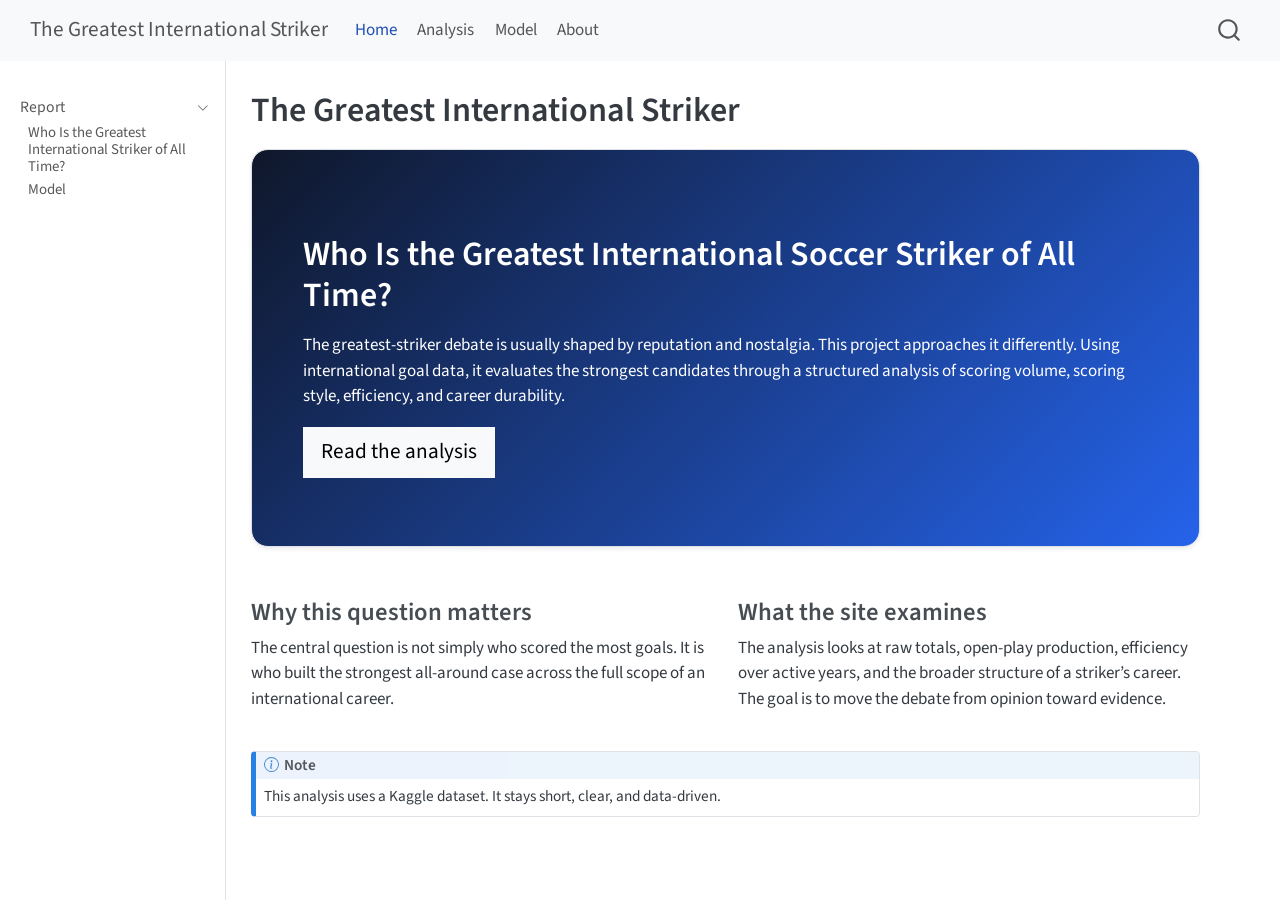
==== commit 6a7e9581: "Updated the necesarry files" ====
--- a/docs/index.html
+++ b/docs/index.html
@@ -7,7 +7,7 @@
 <meta name="viewport" content="width=device-width, initial-scale=1.0, user-scalable=yes">
 
 
-<title>GOAT Striker Analysis</title>
+<title>The Greatest International Striker</title>
 <style>
 /* Default styles provided by pandoc.
 ** See https://pandoc.org/MANUAL.html#variables-for-html for config info.
@@ -82,7 +82,7 @@
       <div class="navbar-container container-fluid">
       <div class="navbar-brand-container mx-auto">
     <a class="navbar-brand" href="./index.html">
-    <span class="navbar-title">GOAT Striker Analysis</span>
+    <span class="navbar-title">The Greatest International Striker</span>
     </a>
   </div>
             <div id="quarto-search" class="" title="Search"></div>
@@ -100,6 +100,10 @@
 <span class="menu-text">Analysis</span></a>
   </li>  
   <li class="nav-item">
+    <a class="nav-link" href="./model.html"> 
+<span class="menu-text">Model</span></a>
+  </li>  
+  <li class="nav-item">
     <a class="nav-link" href="./about.html"> 
 <span class="menu-text">About</span></a>
   </li>  
@@ -114,7 +118,7 @@
       <button type="button" class="quarto-btn-toggle btn" data-bs-toggle="collapse" role="button" data-bs-target=".quarto-sidebar-collapse-item" aria-controls="quarto-sidebar" aria-expanded="false" aria-label="Toggle sidebar navigation" onclick="if (window.quartoToggleHeadroom) { window.quartoToggleHeadroom(); }">
         <i class="bi bi-layout-text-sidebar-reverse"></i>
       </button>
-        <nav class="quarto-page-breadcrumbs" aria-label="breadcrumb"><ol class="breadcrumb"><li class="breadcrumb-item">GOAT Striker Analysis</li></ol></nav>
+        <nav class="quarto-page-breadcrumbs" aria-label="breadcrumb"><ol class="breadcrumb"><li class="breadcrumb-item">The Greatest International Striker</li></ol></nav>
         <a class="flex-grow-1" role="navigation" data-bs-toggle="collapse" data-bs-target=".quarto-sidebar-collapse-item" aria-controls="quarto-sidebar" aria-expanded="false" aria-label="Toggle sidebar navigation" onclick="if (window.quartoToggleHeadroom) { window.quartoToggleHeadroom(); }">      
         </a>
     </div>
@@ -141,6 +145,12 @@
  <span class="menu-text">Who Is the Greatest International Striker of All Time?</span></a>
   </div>
 </li>
+          <li class="sidebar-item">
+  <div class="sidebar-item-container"> 
+  <a href="./model.html" class="sidebar-item-text sidebar-link">
+ <span class="menu-text">Model</span></a>
+  </div>
+</li>
       </ul>
   </li>
     </ul>
@@ -154,7 +164,7 @@
 
 <header id="title-block-header" class="quarto-title-block default">
 <div class="quarto-title">
-<h1 class="title">GOAT Striker Analysis</h1>
+<h1 class="title">The Greatest International Striker</h1>
 </div>
 
 
@@ -171,61 +181,33 @@
 </header>
 
 
-<div class="hero p-4 p-md-5 rounded-4 border shadow-sm" style="background: linear-gradient(135deg, #061120 0%, #1d4ed8 100%); color: white;">
-<div class="row align-items-center g-4">
-<section id="who-is-the-greatest-international-soccer-striker-of-all-time" class="level1 col-lg-7">
-<h1>Who is the Greatest International Soccer Striker of All Time?</h1>
-<p class="lead mb-4">
-The debate is simple to ask and difficult to answer: a striker can score brilliantly, but greatness also depends on consistency, tournament impact, and career-defining moments.
-</p>
-<p class="mb-4">
-In a 20–30 second pitch, this project turns that debate into a data-backed argument by combining international goals with performance measures that capture the full story behind elite strikers.
-</p>
-<p><a href="./analysis.html" class="btn btn-light btn-lg">Open the analysis</a></p>
+<section id="who-is-the-greatest-international-soccer-striker-of-all-time" class="level1 hero p-4 p-md-5 rounded-4 border shadow-sm" style="background: linear-gradient(135deg, #0f172a 0%, #2563eb 100%); color: white;">
+<h1>Who Is the Greatest International Soccer Striker of All Time?</h1>
+<p>The greatest-striker debate is usually shaped by reputation and nostalgia. This project approaches it differently. Using international goal data, it evaluates the strongest candidates through a structured analysis of scoring volume, scoring style, efficiency, and career durability.</p>
+<p><a href="analysis.html" class="btn btn-light btn-lg">Read the analysis</a></p>
 </section>
-<div class="col-lg-5">
-<div class="rounded-4 p-3 p-md-4" style="background: rgba(255,255,255,0.12); border: 1px solid rgba(255,255,255,0.22); backdrop-filter: blur(8px);">
-<svg viewbox="0 0 520 320" class="w-100" xmlns="http://www.w3.org/2000/svg" aria-label="Soccer field infographic showing the dimensions of striker evaluation">
-<rect x="18" y="18" width="484" height="284" rx="24" fill="#07111f" stroke="#60a5fa" stroke-width="2"></rect> <rect x="60" y="52" width="400" height="216" rx="16" fill="none" stroke="#f8fafc" stroke-width="3"></rect> <rect x="140" y="92" width="240" height="136" rx="10" fill="none" stroke="#f8fafc" stroke-width="2"></rect> <line x1="260" y1="52" x2="260" y2="268" stroke="#f8fafc" stroke-width="2"></line> <circle cx="260" cy="160" r="24" fill="none" stroke="#f8fafc" stroke-width="2"></circle> <path d="M90 210 C150 180, 200 170, 260 160 S360 150, 430 90" stroke="#fbbf24" stroke-width="6" fill="none" stroke-linecap="round"></path> <circle cx="260" cy="160" r="8" fill="#fbbf24"></circle> <circle cx="120" cy="100" r="8" fill="#38bdf8"></circle> <circle cx="400" cy="120" r="8" fill="#34d399"></circle> <text x="92" y="82" fill="#f8fafc" font-size="14" font-family="Arial, sans-serif">Goals</text> <text x="372" y="102" fill="#f8fafc" font-size="14" font-family="Arial, sans-serif">Impact</text> <text x="214" y="236" fill="#f8fafc" font-size="14" font-family="Arial, sans-serif">Consistency</text>
-</svg>
-<div class="mt-3 small">
-<div class="d-flex justify-content-between border-bottom border-white border-opacity-25 pb-2 mb-2">
-<pre><code>&lt;span&gt;International scoring records&lt;/span&gt;
-&lt;strong&gt;Goal totals&lt;/strong&gt;</code></pre>
-</div>
-<div class="d-flex justify-content-between border-bottom border-white border-opacity-25 pb-2 mb-2">
-<pre><code>&lt;span&gt;Major tournament influence&lt;/span&gt;
-&lt;strong&gt;Impact&lt;/strong&gt;</code></pre>
-</div>
-<div class="d-flex justify-content-between">
-<pre><code>&lt;span&gt;Career longevity&lt;/span&gt;
-&lt;strong&gt;Consistency&lt;/strong&gt;</code></pre>
-</div>
-</div>
-</div>
-</div>
-</div>
-</div>
-<div class="grid g-4 mt-3">
+<div class="grid g-4 mt-4">
 <section id="why-this-question-matters" class="level3 g-col-12 g-col-md-6">
 <h3 class="anchored" data-anchor-id="why-this-question-matters">Why this question matters</h3>
-<ul>
-<li>It brings together football history, statistics, and the meaning of greatness.</li>
-<li>A striker is judged not only by goals, but by influence on big matches and long-term consistency.</li>
-<li>The answer helps frame the sport’s greatest careers in a way that is clear and evidence-based.</li>
-</ul>
+<p>The central question is not simply who scored the most goals. It is who built the strongest all-around case across the full scope of an international career.</p>
 </section>
-<section id="what-the-dataset-reveals" class="level3 g-col-12 g-col-md-6">
-<h3 class="anchored" data-anchor-id="what-the-dataset-reveals">What the dataset reveals</h3>
-<ul>
-<li>The project uses a cleaned international goalscorer dataset with player-level scoring information.</li>
-<li>Data science methods help compare players across totals, rate-based measures, and tournament relevance.</li>
-<li>The analysis turns raw numbers into a concise, presentation-ready conclusion.</li>
-</ul>
+<section id="what-the-site-examines" class="level3 g-col-12 g-col-md-6">
+<h3 class="anchored" data-anchor-id="what-the-site-examines">What the site examines</h3>
+<p>The analysis looks at raw totals, open-play production, efficiency over active years, and the broader structure of a striker’s career. The goal is to move the debate from opinion toward evidence.</p>
 </section>
 </div>
-<div class="alert alert-info mt-4">
-<p><strong>Presentation-ready summary:</strong> this site is built to introduce the question quickly, explain the method simply, and guide the audience to a confident verdict.</p>
+<div class="callout callout-style-default callout-note callout-titled">
+<div class="callout-header d-flex align-content-center">
+<div class="callout-icon-container">
+<i class="callout-icon"></i>
+</div>
+<div class="callout-title-container flex-fill">
+Note
+</div>
+</div>
+<div class="callout-body-container callout-body">
+<p>This analysis uses a Kaggle dataset. It stays short, clear, and data-driven.</p>
+</div>
 </div>
 
 
